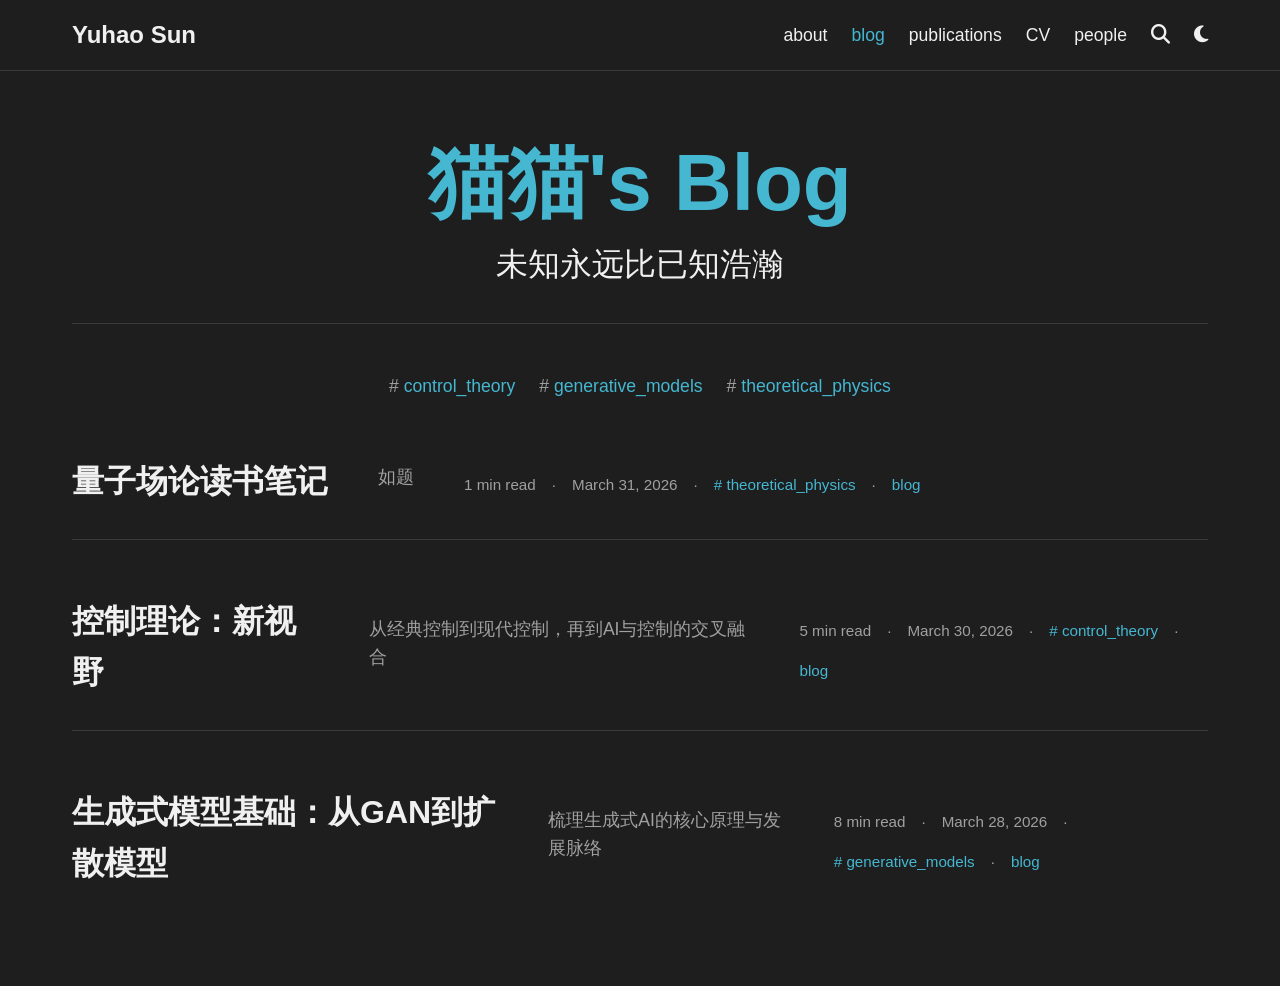
==== blog.html @ ac0ef268 "Create blog.html with initial layout and styles Add a new blog HTML template with styles and structu" ====
<!DOCTYPE html>
<html lang="zh-CN">
<head>
    <meta charset="UTF-8">
    <meta name="viewport" content="width=device-width, initial-scale=1.0">
    <title>猫猫's Blog | 未知永远比已知浩瀚</title>
    <link rel="stylesheet" href="style.css">
    <!-- 引入图标库 -->
    <link rel="stylesheet" href="https://cdn.bootcdn.net/ajax/libs/font-awesome/6.4.0/css/all.min.css">
    <style>
        /* 完全复刻 zeroovector 博客风格的CSS */
        :root {
            --bg-color: #1e1e1e;
            --text-color: #f0f0f0;
            --accent-color: #45b7d1;
            --secondary-color: #a0a0a0;
            --border-color: #3a3a3a;
        }

        * {
            margin: 0;
            padding: 0;
            box-sizing: border-box;
        }

        body {
            font-family: -apple-system, BlinkMacSystemFont, "Segoe UI", Roboto, "Helvetica Neue", Arial, sans-serif;
            background-color: var(--bg-color);
            color: var(--text-color);
            line-height: 1.6;
        }

        /* 导航栏（复用你个人站的样式） */
        .navbar {
            border-bottom: 1px solid var(--border-color);
            padding: 1rem 0;
            position: sticky;
            top: 0;
            background-color: var(--bg-color);
            z-index: 100;
        }

        .nav-container {
            max-width: 1200px;
            margin: 0 auto;
            padding: 0 2rem;
            display: flex;
            justify-content: space-between;
            align-items: center;
        }

        .nav-brand {
            font-size: 1.5rem;
            font-weight: 700;
            color: var(--text-color);
            text-decoration: none;
        }

        .nav-links {
            display: flex;
            gap: 1.5rem;
            align-items: center;
        }

        .nav-link {
            color: var(--text-color);
            text-decoration: none;
            font-size: 1.1rem;
            transition: color 0.3s;
        }

        .nav-link:hover, .nav-link.active {
            color: var(--accent-color);
        }

        .nav-icon {
            color: var(--text-color);
            font-size: 1.2rem;
            transition: color 0.3s;
        }

        .nav-icon:hover {
            color: var(--accent-color);
        }

        /* 博客主容器 */
        .blog-container {
            max-width: 1200px;
            margin: 0 auto;
            padding: 4rem 2rem;
        }

        /* 博客头部 */
        .blog-header {
            text-align: center;
            margin-bottom: 3rem;
            padding-bottom: 2rem;
            border-bottom: 1px solid var(--border-color);
        }

        .blog-title {
            font-size: 5rem;
            font-weight: 700;
            color: var(--accent-color);
            margin-bottom: 0.5rem;
            line-height: 1.2;
        }

        .blog-subtitle {
            font-size: 2rem;
            color: var(--text-color);
            font-weight: 300;
        }

        /* 标签栏 */
        .blog-tags {
            display: flex;
            justify-content: center;
            gap: 1.5rem;
            margin: 2rem 0;
            flex-wrap: wrap;
        }

        .tag {
            color: var(--accent-color);
            text-decoration: none;
            font-size: 1.1rem;
            transition: opacity 0.3s;
        }

        .tag::before {
            content: "# ";
            color: var(--secondary-color);
        }

        .tag:hover {
            opacity: 0.8;
        }

        /* 文章列表 */
        .post-list {
            display: flex;
            flex-direction: column;
            gap: 2rem;
        }

        .post-item {
            padding: 1.5rem 0;
            border-bottom: 1px solid var(--border-color);
        }

        .post-item:last-child {
            border-bottom: none;
        }

        .post-title {
            font-size: 2rem;
            color: var(--text-color);
            text-decoration: none;
            font-weight: 600;
            display: block;
            margin-bottom: 0.5rem;
            transition: color 0.3s;
        }

        .post-title:hover {
            color: var(--accent-color);
        }

        .post-excerpt {
            color: var(--secondary-color);
            font-size: 1.1rem;
            margin-bottom: 1rem;
        }

        .post-meta {
            color: var(--secondary-color);
            font-size: 0.95rem;
            display: flex;
            gap: 1rem;
            flex-wrap: wrap;
        }

        .post-meta a {
            color: var(--accent-color);
            text-decoration: none;
        }

        .post-meta a:hover {
            text-decoration: underline;
        }

        /* 响应式适配 */
        @media (max-width: 768px) {
            .blog-title {
                font-size: 3rem;
            }
            .blog-subtitle {
                font-size: 1.5rem;
            }
            .post-title {
                font-size: 1.5rem;
            }
        }
    </style>
</head>
<body>
    <!-- 顶部导航栏（和你个人站统一） -->
    <nav class="navbar">
        <div class="nav-container">
            <a href="/" class="nav-brand">Yuhao Sun</a>
            <div class="nav-links">
                <a href="/about" class="nav-link">about</a>
                <a href="/blog" class="nav-link active">blog</a>
                <a href="/publications" class="nav-link">publications</a>
                <a href="/cv" class="nav-link">CV</a>
                <a href="/people" class="nav-link">people</a>
                <a href="#" class="nav-icon"><i class="fas fa-search"></i></a>
                <a href="#" class="nav-icon"><i class="fas fa-moon"></i></a>
            </div>
        </div>
    </nav>

    <!-- 博客主内容区 -->
    <main class="blog-container">
        <!-- 博客头部 -->
        <header class="blog-header">
            <h1 class="blog-title">猫猫's Blog</h1>
            <p class="blog-subtitle">未知永远比已知浩瀚</p>
        </header>

        <!-- 标签分类栏 -->
        <div class="blog-tags">
            <a href="/tags/control_theory" class="tag">control_theory</a>
            <a href="/tags/generative_models" class="tag">generative_models</a>
            <a href="/tags/theoretical_physics" class="tag">theoretical_physics</a>
        </div>

        <!-- 文章列表 -->
        <div class="post-list">
            <!-- 文章1：量子场论读书笔记 -->
            <article class="post-item">
                <a href="/blog/quantum-field-theory-notes" class="post-title">量子场论读书笔记</a>
                <p class="post-excerpt">如题</p>
                <div class="post-meta">
                    <span>1 min read</span>
                    <span>·</span>
                    <span>March 31, 2026</span>
                    <span>·</span>
                    <a href="/tags/theoretical_physics"># theoretical_physics</a>
                    <span>·</span>
                    <a href="/blog">blog</a>
                </div>
            </article>

            <!-- 文章2：控制理论：新视野 -->
            <article class="post-item">
                <a href="/blog/control-theory-new-perspective" class="post-title">控制理论：新视野</a>
                <p class="post-excerpt">从经典控制到现代控制，再到AI与控制的交叉融合</p>
                <div class="post-meta">
                    <span>5 min read</span>
                    <span>·</span>
                    <span>March 30, 2026</span>
                    <span>·</span>
                    <a href="/tags/control_theory"># control_theory</a>
                    <span>·</span>
                    <a href="/blog">blog</a>
                </div>
            </article>

            <!-- 文章3：生成式模型基础 -->
            <article class="post-item">
                <a href="/blog/generative-models-basics" class="post-title">生成式模型基础：从GAN到扩散模型</a>
                <p class="post-excerpt">梳理生成式AI的核心原理与发展脉络</p>
                <div class="post-meta">
                    <span>8 min read</span>
                    <span>·</span>
                    <span>March 28, 2026</span>
                    <span>·</span>
                    <a href="/tags/generative_models"># generative_models</a>
                    <span>·</span>
                    <a href="/blog">blog</a>
                </div>
            </article>
        </div>
    </main>
</body>
</html>
---- style.css ----
/* 全局重置 */
* {
    margin: 0;
    padding: 0;
    box-sizing: border-box;
}

/* 深色主题基础样式 */
body {
    font-family: -apple-system, BlinkMacSystemFont, "Segoe UI", Roboto, "Helvetica Neue", Arial, sans-serif;
    background-color: #1a1a1a;
    color: #ffffff;
    line-height: 1.6;
    font-size: 16px;
}

/* 容器居中 */
.container {
    max-width: 1200px;
    margin: 0 auto;
    padding: 40px 20px;
}

/* 导航栏 */
.navbar {
    background-color: #1a1a1a;
    border-bottom: 1px solid #333;
    padding: 15px 0;
    position: sticky;
    top: 0;
    z-index: 100;
}

.nav-container {
    max-width: 1200px;
    margin: 0 auto;
    padding: 0 20px;
    display: flex;
    gap: 20px;
    align-items: center;
    justify-content: flex-end;
}

.nav-link {
    color: #aaa;
    text-decoration: none;
    font-size: 16px;
    transition: color 0.3s;
}

.nav-link:hover, .nav-link.active {
    color: #4fa3ff;
}

.nav-icon {
    color: #aaa;
    font-size: 18px;
    transition: color 0.3s;
}

.nav-icon:hover {
    color: #4fa3ff;
}

/* 个人信息区 */
.about-section {
    display: grid;
    grid-template-columns: 3fr 1fr;
    gap: 30px;
    margin-bottom: 50px;
    align-items: start;
}

.about-text h1 {
    font-size: 36px;
    font-weight: 600;
    margin-bottom: 20px;
    color: #fff;
}

.about-text p {
    color: #ddd;
    margin-bottom: 15px;
    font-size: 16px;
}

.about-text ul {
    margin-left: 25px;
    margin-bottom: 20px;
    color: #ddd;
}

.about-text li {
    margin-bottom: 8px;
}

.en-intro, .en-list {
    color: #ccc;
    font-size: 15px;
}

.about-avatar img {
    width: 100%;
    border-radius: 4px;
    object-fit: cover;
}

/* 博客区 */
.blog-section {
    margin-bottom: 50px;
}

.blog-section h2 {
    font-size: 28px;
    font-weight: 500;
    margin-bottom: 20px;
    color: #fff;
    font-style: italic;
}

.post-list {
    display: flex;
    flex-direction: column;
    gap: 10px;
}

.post-item {
    display: flex;
    gap: 50px;
    align-items: center;
}

.post-date {
    color: #aaa;
    min-width: 120px;
    font-size: 15px;
}

.post-title {
    color: #4fa3ff;
    text-decoration: none;
    font-size: 16px;
    transition: color 0.3s;
}

.post-title:hover {
    color: #7fc0ff;
}

/* 论文区 */
.pub-section {
    margin-bottom: 60px;
}

.pub-section h2 {
    font-size: 28px;
    font-weight: 500;
    margin-bottom: 25px;
    color: #fff;
    font-style: italic;
}

.pub-list {
    display: flex;
    flex-direction: column;
    gap: 30px;
}

.pub-item {
    display: grid;
    grid-template-columns: 1fr 4fr;
    gap: 20px;
    align-items: start;
}

.pub-thumb img {
    width: 100%;
    border-radius: 4px;
    object-fit: cover;
}

.pub-title {
    font-size: 17px;
    font-weight: 500;
    color: #fff;
    margin-bottom: 5px;
}

.pub-authors {
    color: #ccc;
    font-size: 15px;
    margin-bottom: 3px;
}

.pub-venue {
    color: #aaa;
    font-size: 15px;
    margin-bottom: 10px;
}

.pub-links {
    display: flex;
    gap: 10px;
}

.pub-btn {
    background-color: #333;
    color: #fff;
    border: 1px solid #555;
    padding: 4px 12px;
    text-decoration: none;
    font-size: 14px;
    border-radius: 2px;
    transition: background-color 0.3s;
}

.pub-btn:hover {
    background-color: #444;
}

/* 底部 */
.footer {
    text-align: center;
    padding: 30px 0;
    border-top: 1px solid #333;
}

.footer-icons {
    display: flex;
    justify-content: center;
    gap: 30px;
    margin-bottom: 15px;
}

.footer-icon {
    color: #fff;
    font-size: 48px;
    transition: color 0.3s;
}

.footer-icon:hover {
    color: #4fa3ff;
}

.footer-note {
    color: #aaa;
    font-size: 14px;
}

/* 响应式适配（手机端） */
@media (max-width: 768px) {
    .about-section {
        grid-template-columns: 1fr;
    }
    .pub-item {
        grid-template-columns: 1fr;
    }
    .nav-container {
        justify-content: center;
        flex-wrap: wrap;
    }
}
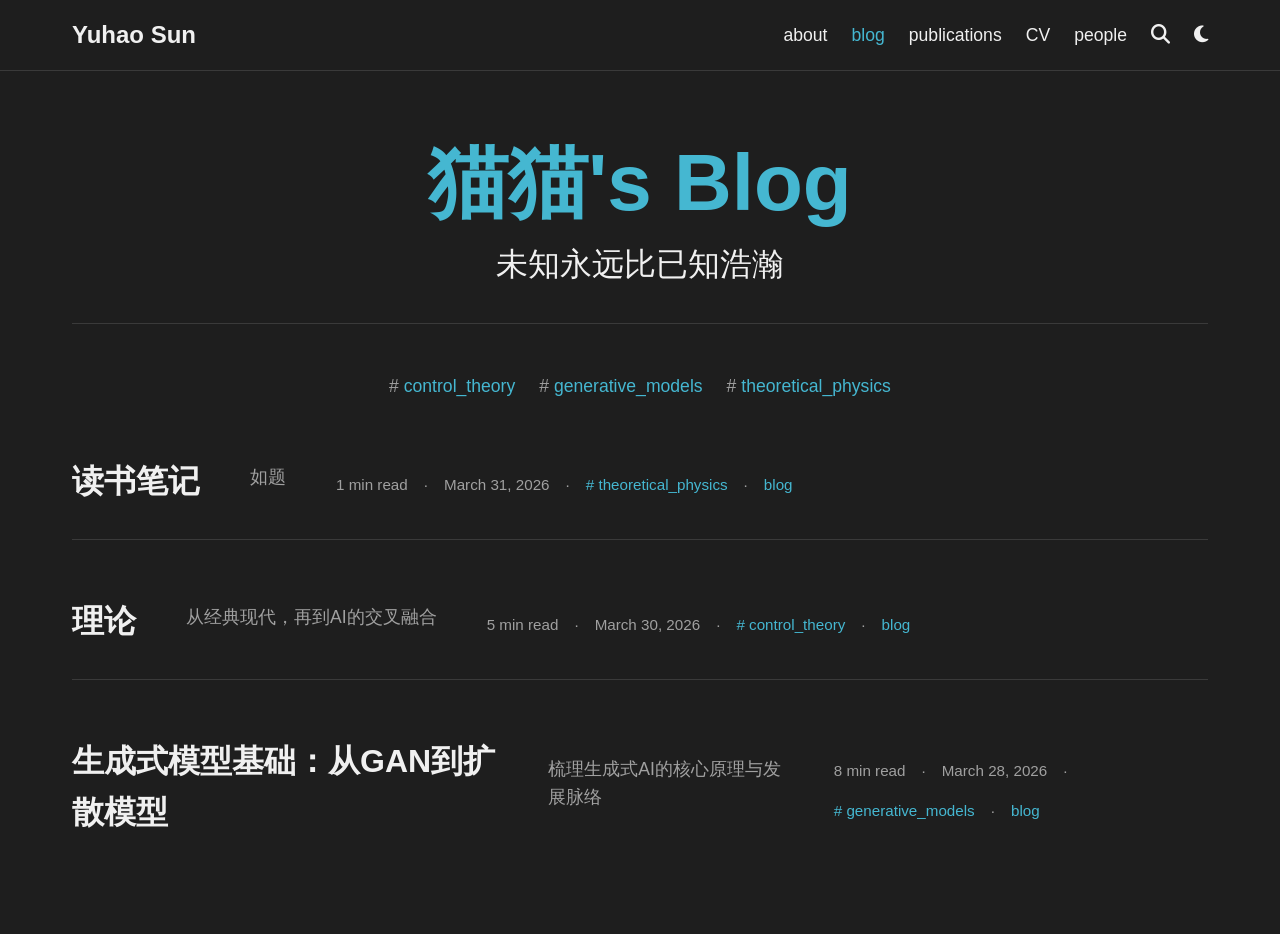
==== commit c47514c8: "Update blog title and post excerpts" ====
--- a/blog.html
+++ b/blog.html
@@ -3,7 +3,7 @@
 <head>
     <meta charset="UTF-8">
     <meta name="viewport" content="width=device-width, initial-scale=1.0">
-    <title>猫猫's Blog | 未知永远比已知浩瀚</title>
+    <title>Maka Baka's Blog | 刚毅坚卓</title>
     <link rel="stylesheet" href="style.css">
     <!-- 引入图标库 -->
     <link rel="stylesheet" href="https://cdn.bootcdn.net/ajax/libs/font-awesome/6.4.0/css/all.min.css">
@@ -240,7 +240,7 @@
         <div class="post-list">
             <!-- 文章1：量子场论读书笔记 -->
             <article class="post-item">
-                <a href="/blog/quantum-field-theory-notes" class="post-title">量子场论读书笔记</a>
+                <a href="/blog/quantum-field-theory-notes" class="post-title">读书笔记</a>
                 <p class="post-excerpt">如题</p>
                 <div class="post-meta">
                     <span>1 min read</span>
@@ -255,8 +255,8 @@
 
             <!-- 文章2：控制理论：新视野 -->
             <article class="post-item">
-                <a href="/blog/control-theory-new-perspective" class="post-title">控制理论：新视野</a>
-                <p class="post-excerpt">从经典控制到现代控制，再到AI与控制的交叉融合</p>
+                <a href="/blog/control-theory-new-perspective" class="post-title">理论</a>
+                <p class="post-excerpt">从经典现代，再到AI的交叉融合</p>
                 <div class="post-meta">
                     <span>5 min read</span>
                     <span>·</span>
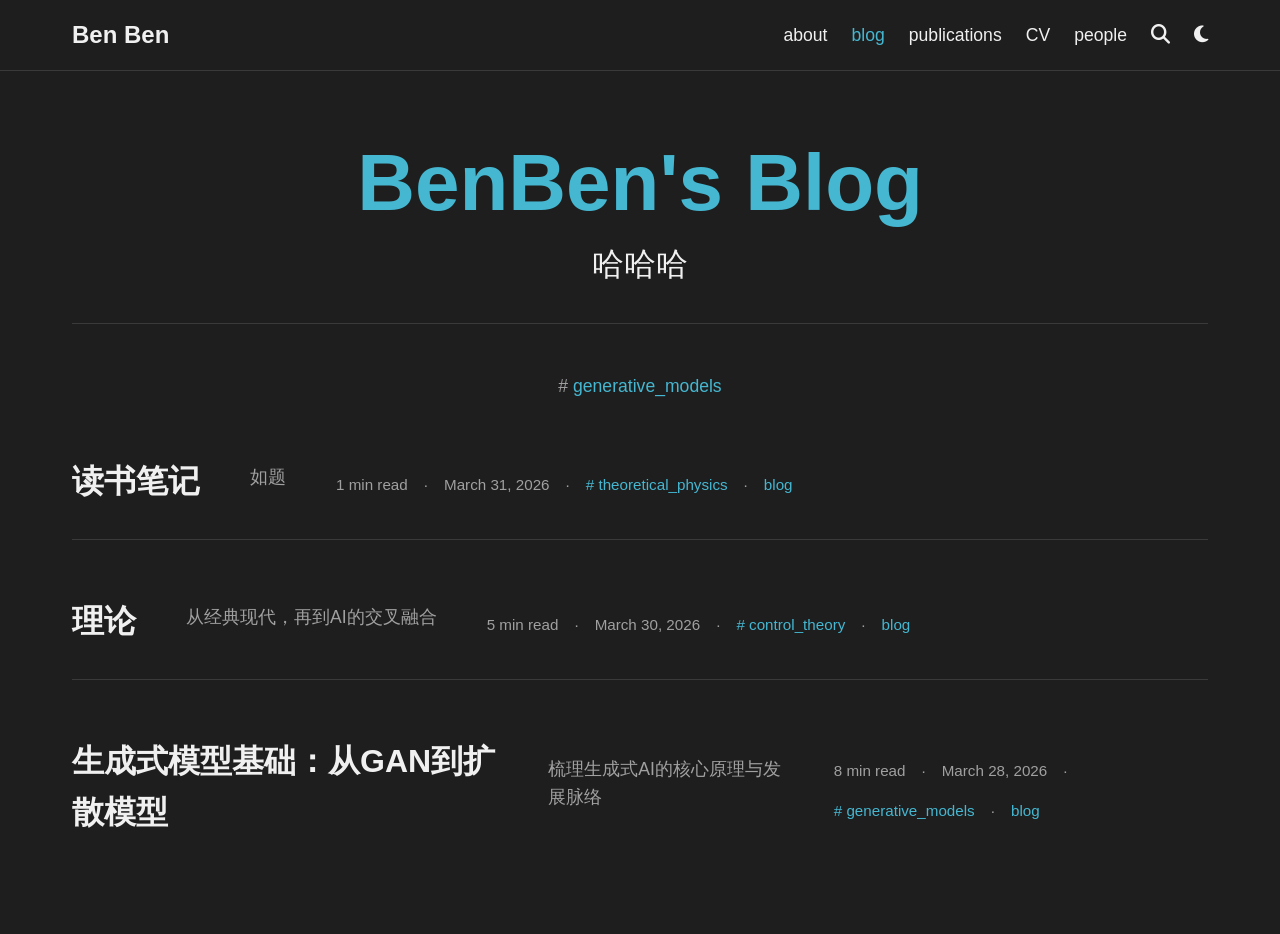
==== commit c022c5e5: "Update blog title and subtitle" ====
--- a/blog.html
+++ b/blog.html
@@ -208,7 +208,7 @@
     <!-- 顶部导航栏（和你个人站统一） -->
     <nav class="navbar">
         <div class="nav-container">
-            <a href="/" class="nav-brand">Yuhao Sun</a>
+            <a href="/" class="nav-brand">Ben Ben</a>
             <div class="nav-links">
                 <a href="/about" class="nav-link">about</a>
                 <a href="/blog" class="nav-link active">blog</a>
@@ -225,15 +225,13 @@
     <main class="blog-container">
         <!-- 博客头部 -->
         <header class="blog-header">
-            <h1 class="blog-title">猫猫's Blog</h1>
-            <p class="blog-subtitle">未知永远比已知浩瀚</p>
+            <h1 class="blog-title">BenBen's Blog</h1>
+            <p class="blog-subtitle">哈哈哈</p>
         </header>
 
         <!-- 标签分类栏 -->
         <div class="blog-tags">
-            <a href="/tags/control_theory" class="tag">control_theory</a>
             <a href="/tags/generative_models" class="tag">generative_models</a>
-            <a href="/tags/theoretical_physics" class="tag">theoretical_physics</a>
         </div>
 
         <!-- 文章列表 -->
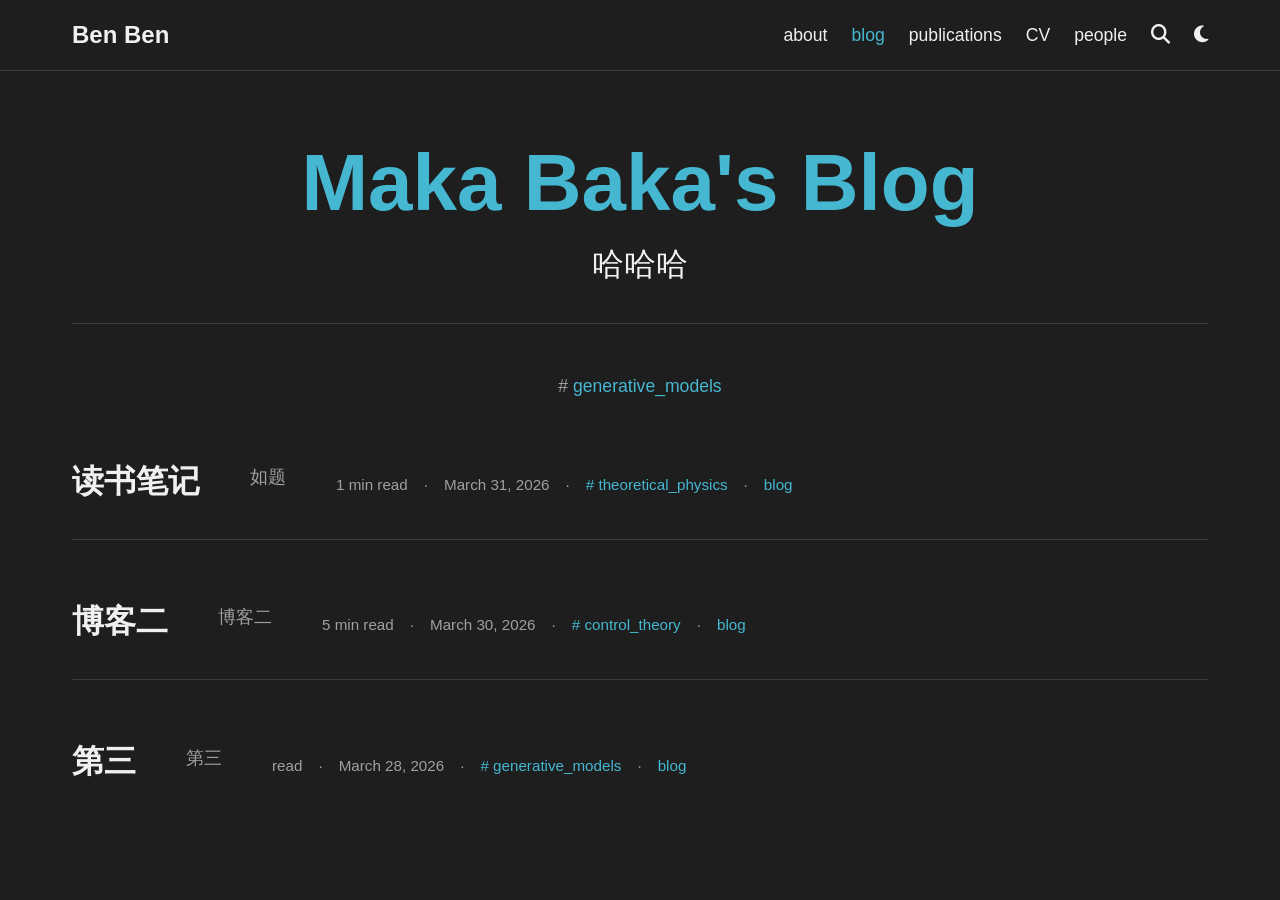
==== commit c54b58b7: "Update blog title and content for Maka Baka" ====
--- a/blog.html
+++ b/blog.html
@@ -3,12 +3,11 @@
 <head>
     <meta charset="UTF-8">
     <meta name="viewport" content="width=device-width, initial-scale=1.0">
-    <title>Maka Baka's Blog | 刚毅坚卓</title>
+    <title>Maka Baka's Blog | HAHAHA</title>
     <link rel="stylesheet" href="style.css">
     <!-- 引入图标库 -->
     <link rel="stylesheet" href="https://cdn.bootcdn.net/ajax/libs/font-awesome/6.4.0/css/all.min.css">
     <style>
-        /* 完全复刻 zeroovector 博客风格的CSS */
         :root {
             --bg-color: #1e1e1e;
             --text-color: #f0f0f0;
@@ -225,7 +224,7 @@
     <main class="blog-container">
         <!-- 博客头部 -->
         <header class="blog-header">
-            <h1 class="blog-title">BenBen's Blog</h1>
+            <h1 class="blog-title">Maka Baka's Blog</h1>
             <p class="blog-subtitle">哈哈哈</p>
         </header>
 
@@ -253,8 +252,8 @@
 
             <!-- 文章2：控制理论：新视野 -->
             <article class="post-item">
-                <a href="/blog/control-theory-new-perspective" class="post-title">理论</a>
-                <p class="post-excerpt">从经典现代，再到AI的交叉融合</p>
+                <a href="/blog/control-theory-new-perspective" class="post-title">博客二</a>
+                <p class="post-excerpt">博客二</p>
                 <div class="post-meta">
                     <span>5 min read</span>
                     <span>·</span>
@@ -268,10 +267,10 @@
 
             <!-- 文章3：生成式模型基础 -->
             <article class="post-item">
-                <a href="/blog/generative-models-basics" class="post-title">生成式模型基础：从GAN到扩散模型</a>
-                <p class="post-excerpt">梳理生成式AI的核心原理与发展脉络</p>
+                <a href="/blog/generative-models-basics" class="post-title">第三</a>
+                <p class="post-excerpt">第三</p>
                 <div class="post-meta">
-                    <span>8 min read</span>
+                    <span>read</span>
                     <span>·</span>
                     <span>March 28, 2026</span>
                     <span>·</span>
